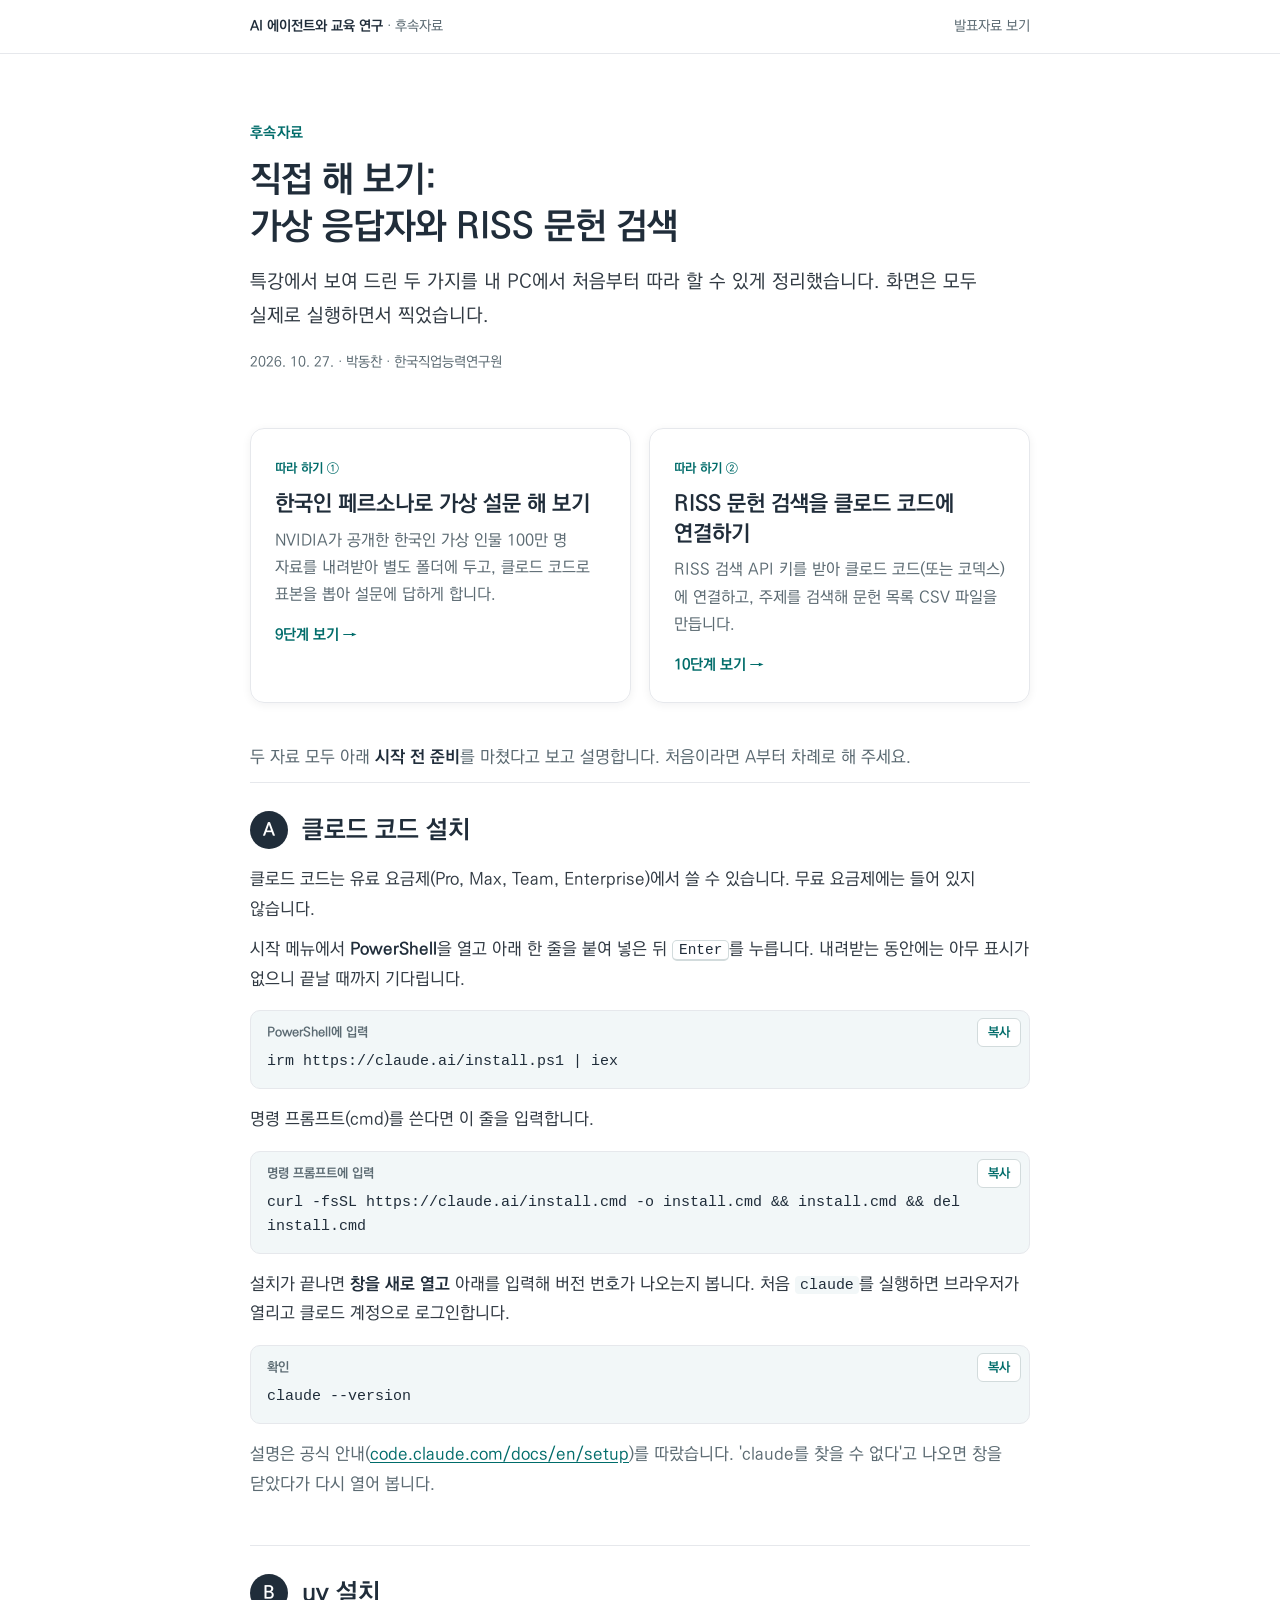
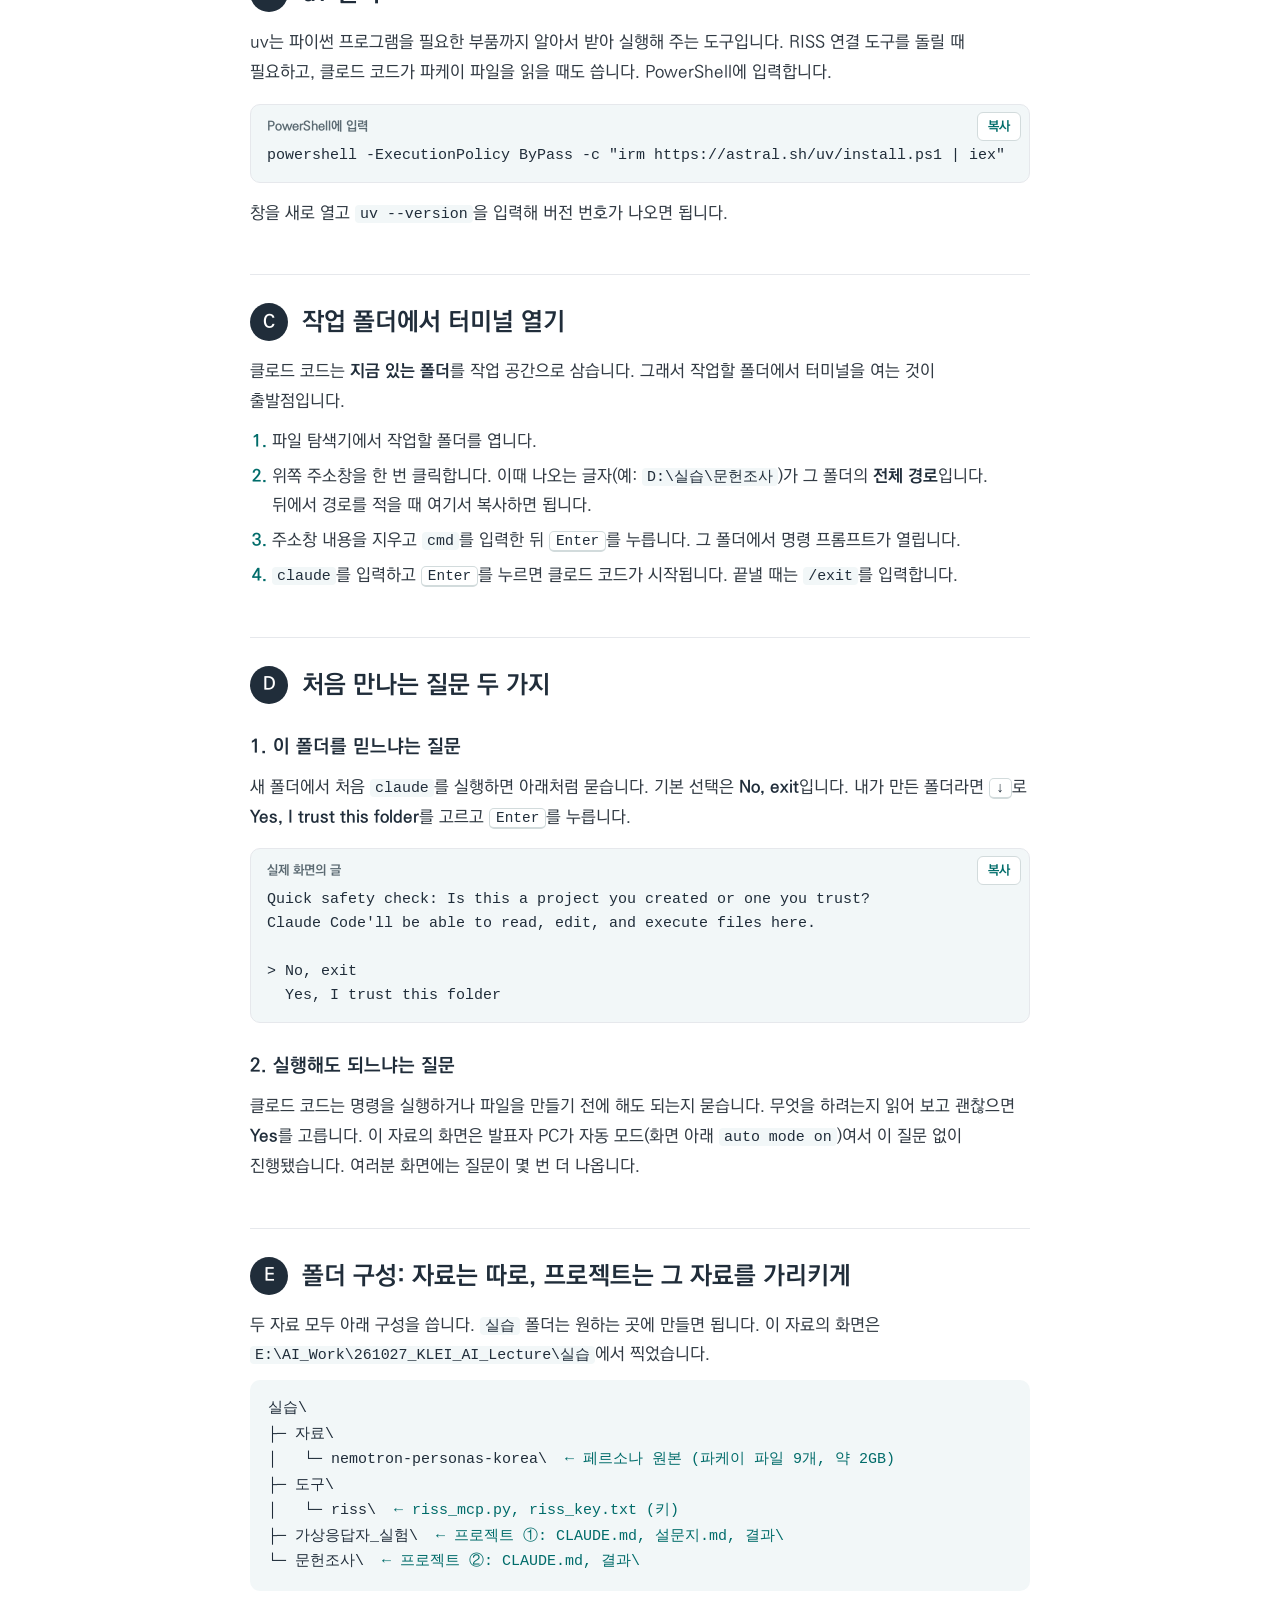
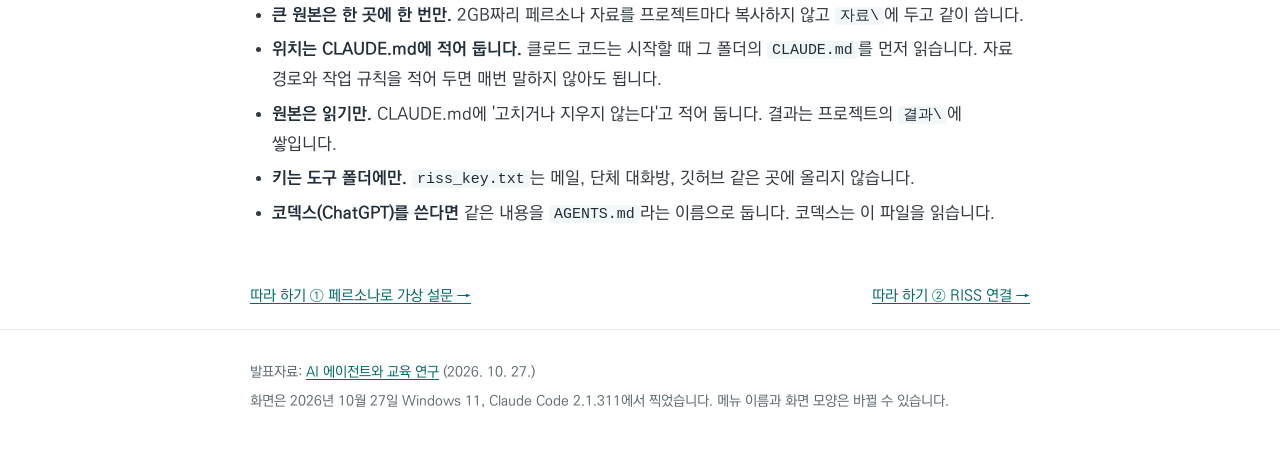
==== followup/index.html @ 61059893 "발표자료 v1.6_updated" ====
<!doctype html>
<html lang="ko">
<head>
<meta charset="utf-8">
<meta name="viewport" content="width=device-width,initial-scale=1">
<meta name="color-scheme" content="light only">
<link rel="icon" href="data:,">
<title>후속자료: 직접 해 보기</title>
<meta name="description" content="AI 에이전트와 교육 연구 특강 후속자료. 한국인 페르소나로 가상 설문 해 보기, RISS 문헌 검색을 클로드 코드에 연결하기.">
<link rel="stylesheet" href="asset/guide.css">
</head>
<body>
<div class="top"><div class="wrap">
  <span class="crumb"><b>AI 에이전트와 교육 연구</b> · 후속자료</span>
  <a href="../">발표자료 보기</a>
</div></div>

<main class="wrap">
<header class="hero">
  <p class="kicker">후속자료</p>
  <h1>직접 해 보기:<br>가상 응답자와 RISS 문헌 검색</h1>
  <p class="lead">특강에서 보여 드린 두 가지를 내 PC에서 처음부터 따라 할 수 있게 정리했습니다. 화면은 모두 실제로 실행하면서 찍었습니다.</p>
  <p class="meta">2026. 10. 27. · 박동찬 · 한국직업능력연구원</p>
</header>

<div class="cards">
  <a class="card" href="persona/">
    <span class="tag">따라 하기 ①</span>
    <h2>한국인 페르소나로 가상 설문 해 보기</h2>
    <p>NVIDIA가 공개한 한국인 가상 인물 100만 명 자료를 내려받아 별도 폴더에 두고, 클로드 코드로 표본을 뽑아 설문에 답하게 합니다.</p>
    <span class="go">9단계 보기 →</span>
  </a>
  <a class="card" href="riss/">
    <span class="tag">따라 하기 ②</span>
    <h2>RISS 문헌 검색을 클로드 코드에 연결하기</h2>
    <p>RISS 검색 API 키를 받아 클로드 코드(또는 코덱스)에 연결하고, 주제를 검색해 문헌 목록 CSV 파일을 만듭니다.</p>
    <span class="go">10단계 보기 →</span>
  </a>
</div>

<p class="muted">두 자료 모두 아래 <strong>시작 전 준비</strong>를 마쳤다고 보고 설명합니다. 처음이라면 A부터 차례로 해 주세요.</p>

<section class="step plain" id="prep-a">
  <h2><span class="n">A</span>클로드 코드 설치</h2>
  <p>클로드 코드는 유료 요금제(Pro, Max, Team, Enterprise)에서 쓸 수 있습니다. 무료 요금제에는 들어 있지 않습니다.</p>
  <p>시작 메뉴에서 <strong>PowerShell</strong>을 열고 아래 한 줄을 붙여 넣은 뒤 <kbd>Enter</kbd>를 누릅니다. 내려받는 동안에는 아무 표시가 없으니 끝날 때까지 기다립니다.</p>
  <div class="box"><span class="lab">PowerShell에 입력</span><pre>irm https://claude.ai/install.ps1 | iex</pre></div>
  <p>명령 프롬프트(cmd)를 쓴다면 이 줄을 입력합니다.</p>
  <div class="box"><span class="lab">명령 프롬프트에 입력</span><pre>curl -fsSL https://claude.ai/install.cmd -o install.cmd &amp;&amp; install.cmd &amp;&amp; del install.cmd</pre></div>
  <p>설치가 끝나면 <strong>창을 새로 열고</strong> 아래를 입력해 버전 번호가 나오는지 봅니다. 처음 <code>claude</code>를 실행하면 브라우저가 열리고 클로드 계정으로 로그인합니다.</p>
  <div class="box"><span class="lab">확인</span><pre>claude --version</pre></div>
  <p class="muted">설명은 공식 안내(<a href="https://code.claude.com/docs/en/setup">code.claude.com/docs/en/setup</a>)를 따랐습니다. 'claude를 찾을 수 없다'고 나오면 창을 닫았다가 다시 열어 봅니다.</p>
</section>

<section class="step plain" id="prep-b">
  <h2><span class="n">B</span>uv 설치</h2>
  <p>uv는 파이썬 프로그램을 필요한 부품까지 알아서 받아 실행해 주는 도구입니다. RISS 연결 도구를 돌릴 때 필요하고, 클로드 코드가 파케이 파일을 읽을 때도 씁니다. PowerShell에 입력합니다.</p>
  <div class="box"><span class="lab">PowerShell에 입력</span><pre>powershell -ExecutionPolicy ByPass -c "irm https://astral.sh/uv/install.ps1 | iex"</pre></div>
  <p>창을 새로 열고 <code>uv --version</code>을 입력해 버전 번호가 나오면 됩니다.</p>
</section>

<section class="step plain" id="prep-c">
  <h2><span class="n">C</span>작업 폴더에서 터미널 열기</h2>
  <p>클로드 코드는 <strong>지금 있는 폴더</strong>를 작업 공간으로 삼습니다. 그래서 작업할 폴더에서 터미널을 여는 것이 출발점입니다.</p>
  <ol class="nums">
    <li>파일 탐색기에서 작업할 폴더를 엽니다.</li>
    <li>위쪽 주소창을 한 번 클릭합니다. 이때 나오는 글자(예: <code>D:\실습\문헌조사</code>)가 그 폴더의 <strong>전체 경로</strong>입니다. 뒤에서 경로를 적을 때 여기서 복사하면 됩니다.</li>
    <li>주소창 내용을 지우고 <code>cmd</code>를 입력한 뒤 <kbd>Enter</kbd>를 누릅니다. 그 폴더에서 명령 프롬프트가 열립니다.</li>
    <li><code>claude</code>를 입력하고 <kbd>Enter</kbd>를 누르면 클로드 코드가 시작됩니다. 끝낼 때는 <code>/exit</code>를 입력합니다.</li>
  </ol>
</section>

<section class="step plain" id="prep-d">
  <h2><span class="n">D</span>처음 만나는 질문 두 가지</h2>
  <h3>1. 이 폴더를 믿느냐는 질문</h3>
  <p>새 폴더에서 처음 <code>claude</code>를 실행하면 아래처럼 묻습니다. 기본 선택은 <strong>No, exit</strong>입니다. 내가 만든 폴더라면 <kbd>↓</kbd>로 <strong>Yes, I trust this folder</strong>를 고르고 <kbd>Enter</kbd>를 누릅니다.</p>
  <div class="box"><span class="lab">실제 화면의 글</span><pre>Quick safety check: Is this a project you created or one you trust?
Claude Code'll be able to read, edit, and execute files here.

&gt; No, exit
  Yes, I trust this folder</pre></div>
  <h3>2. 실행해도 되느냐는 질문</h3>
  <p>클로드 코드는 명령을 실행하거나 파일을 만들기 전에 해도 되는지 묻습니다. 무엇을 하려는지 읽어 보고 괜찮으면 <strong>Yes</strong>를 고릅니다. 이 자료의 화면은 발표자 PC가 자동 모드(화면 아래 <code>auto mode on</code>)여서 이 질문 없이 진행됐습니다. 여러분 화면에는 질문이 몇 번 더 나옵니다.</p>
</section>

<section class="step plain" id="prep-e">
  <h2><span class="n">E</span>폴더 구성: 자료는 따로, 프로젝트는 그 자료를 가리키게</h2>
  <p>두 자료 모두 아래 구성을 씁니다. <code>실습</code> 폴더는 원하는 곳에 만들면 됩니다. 이 자료의 화면은 <code>E:\AI_Work\261027_KLEI_AI_Lecture\실습</code>에서 찍었습니다.</p>
<pre class="tree">실습\
├─ 자료\
│   └─ nemotron-personas-korea\  <i>← 페르소나 원본 (파케이 파일 9개, 약 2GB)</i>
├─ 도구\
│   └─ riss\  <i>← riss_mcp.py, riss_key.txt (키)</i>
├─ 가상응답자_실험\  <i>← 프로젝트 ①: CLAUDE.md, 설문지.md, 결과\</i>
└─ 문헌조사\  <i>← 프로젝트 ②: CLAUDE.md, 결과\</i></pre>
  <ul class="dots">
    <li><strong>큰 원본은 한 곳에 한 번만.</strong> 2GB짜리 페르소나 자료를 프로젝트마다 복사하지 않고 <code>자료\</code>에 두고 같이 씁니다.</li>
    <li><strong>위치는 CLAUDE.md에 적어 둡니다.</strong> 클로드 코드는 시작할 때 그 폴더의 <code>CLAUDE.md</code>를 먼저 읽습니다. 자료 경로와 작업 규칙을 적어 두면 매번 말하지 않아도 됩니다.</li>
    <li><strong>원본은 읽기만.</strong> CLAUDE.md에 '고치거나 지우지 않는다'고 적어 둡니다. 결과는 프로젝트의 <code>결과\</code>에 쌓입니다.</li>
    <li><strong>키는 도구 폴더에만.</strong> <code>riss_key.txt</code>는 메일, 단체 대화방, 깃허브 같은 곳에 올리지 않습니다.</li>
    <li><strong>코덱스(ChatGPT)를 쓴다면</strong> 같은 내용을 <code>AGENTS.md</code>라는 이름으로 둡니다. 코덱스는 이 파일을 읽습니다.</li>
  </ul>
</section>

<div class="next"><a href="persona/">따라 하기 ① 페르소나로 가상 설문 →</a><a href="riss/">따라 하기 ② RISS 연결 →</a></div>
</main>

<footer><div class="wrap">
  <p>발표자료: <a href="../">AI 에이전트와 교육 연구</a> (2026. 10. 27.)</p>
  <p>화면은 2026년 10월 27일 Windows 11, Claude Code 2.1.311에서 찍었습니다. 메뉴 이름과 화면 모양은 바뀔 수 있습니다.</p>
</div></footer>
<script src="asset/guide.js"></script>
</body>
</html>
---- followup/asset/guide.css ----
/* Follow-up guides (2026-10-27). Colours are the deck's palette C (src/base.html); fonts are KoPub Dotum subsets
   made by followup/capture/make_fonts.py from the text of the three pages. */
@import url("fonts/kopub.css");
:root{
  --bg:#FFFFFF;
  --ink:#202D3A;
  --text:#313A43;
  --muted:#5B6A72;
  --mark:#00928F;
  --mark-text:#006C6A;
  --rule:#D2DBDC;
  --panel:#F2F7F8;
  --card-line:#E6E8EC;
  --shadow-1:rgba(17,24,39,.06);
  --shadow-2:rgba(17,24,39,.08);
  --term:#0C0C0C;
  --font:'KoPubGuide','KoPubDotum','KoPub Dotum','Malgun Gothic','Apple SD Gothic Neo',sans-serif;
  --mono:Consolas,'D2Coding','SFMono-Regular',Menlo,monospace;
}
*{box-sizing:border-box;margin:0;padding:0}
html{-webkit-text-size-adjust:100%;text-size-adjust:100%;scroll-behavior:smooth}
body{background:var(--bg);color:var(--text);font-family:var(--font);font-weight:500;font-size:17px;line-height:1.75;
  word-break:keep-all;overflow-wrap:anywhere}
a{color:var(--mark-text);text-underline-offset:3px}
a:hover{color:var(--mark)}
.wrap{max-width:820px;margin:0 auto;padding:0 20px}

/* header */
.top{border-bottom:1px solid var(--card-line)}
.top .wrap{display:flex;justify-content:space-between;align-items:center;gap:12px;padding-top:14px;padding-bottom:14px;font-size:14px;color:var(--muted)}
.top a{color:var(--muted);text-decoration:none}
.top a:hover{color:var(--mark-text)}
.top .crumb b{color:var(--ink);font-weight:700}
header.hero{padding:56px 0 36px}
.kicker{font-size:15px;font-weight:700;color:var(--mark-text);letter-spacing:.02em}
h1{font-size:36px;line-height:1.3;color:var(--ink);font-weight:700;margin:10px 0 16px}
.lead{font-size:19px;color:var(--text)}
.meta{margin-top:18px;font-size:14px;color:var(--muted)}

/* table of contents */
.toc{background:var(--panel);border-radius:12px;padding:22px 26px;margin:8px 0 48px}
.toc h2{font-size:15px;color:var(--muted);font-weight:700;margin-bottom:8px}
.toc ol{list-style:none;counter-reset:t;columns:2;column-gap:28px}
.toc li{counter-increment:t;break-inside:avoid;padding:3px 0;font-size:16px}
.toc li::before{content:counter(t);display:inline-block;min-width:24px;color:var(--mark-text);font-weight:700}
.toc a{color:var(--ink);text-decoration:none}
.toc a:hover{color:var(--mark-text);text-decoration:underline}

/* steps */
section.step{padding:28px 0 36px;border-top:1px solid var(--card-line);scroll-margin-top:16px}
section.step h2{display:flex;align-items:center;gap:14px;font-size:25px;line-height:1.35;color:var(--ink);font-weight:700;margin-bottom:16px}
section.step h2 .n{flex:none;width:38px;height:38px;border-radius:50%;background:var(--mark);color:#fff;font-size:18px;
  display:flex;align-items:center;justify-content:center}
section.plain h2 .n{background:var(--ink)}
h3{font-size:19px;color:var(--ink);font-weight:700;margin:26px 0 8px}
p{margin:10px 0}
ul.dots,ol.nums{margin:10px 0 10px 22px}
ul.dots li,ol.nums li{margin:5px 0}
ol.nums li::marker{color:var(--mark-text);font-weight:700}
strong{color:var(--ink);font-weight:700}
.muted{color:var(--muted)}
kbd{font-family:var(--mono);font-size:.85em;border:1px solid var(--rule);border-bottom-width:2px;border-radius:5px;padding:1px 6px;background:#fff;color:var(--ink)}
code{font-family:var(--mono);font-size:.88em;background:var(--panel);border-radius:4px;padding:1px 5px;color:var(--ink)}

/* boxes: what to type */
.box{position:relative;margin:16px 0;border-radius:10px;border:1px solid var(--card-line);background:var(--panel)}
.box .lab{display:block;font-size:13px;font-weight:700;color:var(--muted);padding:10px 16px 0}
.box pre{font-family:var(--mono);font-size:15px;line-height:1.6;color:var(--ink);padding:6px 16px 14px;white-space:pre-wrap;overflow-wrap:anywhere}
.box.prompt{background:#fff;border:1.5px solid var(--mark)}
.box.prompt .lab{color:var(--mark-text)}
.box.prompt pre{font-family:var(--font);font-size:17px;font-weight:500}
.box.prompt pre::before{content:"> ";color:var(--mark);font-weight:700}
.box.file .lab{color:var(--ink)}
.copy{position:absolute;top:7px;right:8px;font:inherit;font-size:13px;font-weight:700;color:var(--mark-text);background:#fff;
  border:1px solid var(--rule);border-radius:6px;padding:2px 10px;cursor:pointer}
.copy:hover{border-color:var(--mark)}
.copy.done{color:#fff;background:var(--mark);border-color:var(--mark)}

/* callouts */
.note{margin:18px 0;padding:14px 18px;border-left:4px solid var(--mark);background:var(--panel);border-radius:0 10px 10px 0}
.note.warn{border-left-color:var(--ink)}
.note b.t{display:block;color:var(--ink);font-weight:700;margin-bottom:2px}
.note p{margin:4px 0}

/* figures */
figure{margin:20px 0 24px}
figure img{display:block;width:100%;height:auto;border-radius:10px;border:1px solid var(--card-line);box-shadow:0 2px 10px var(--shadow-2);background:var(--term)}
figure.web img{background:#fff}
figure a.zoom{display:block;cursor:zoom-in}
figcaption{font-size:14.5px;color:var(--muted);margin-top:9px;line-height:1.6}
figcaption b{color:var(--ink)}

/* tables */
.tbl{overflow-x:auto;margin:16px 0;border:1px solid var(--card-line);border-radius:10px}
table{border-collapse:collapse;width:100%;font-size:15px;line-height:1.55}
th,td{text-align:left;vertical-align:top;padding:9px 12px;border-bottom:1px solid var(--card-line)}
th{background:var(--panel);color:var(--ink);font-weight:700;white-space:nowrap}
tr:last-child td{border-bottom:0}
td.c,th.c{text-align:center;white-space:nowrap}
td.num{text-align:right;white-space:nowrap;font-variant-numeric:tabular-nums}
td.nw{white-space:nowrap}
.tbl.wide table{min-width:720px}

/* folder tree */
pre.tree{font-family:var(--mono);font-size:15px;line-height:1.7;background:var(--panel);border-radius:10px;padding:16px 18px;color:var(--ink);overflow-x:auto;white-space:pre}
pre.tree i{font-style:normal;color:var(--mark-text)}

/* cards on the hub page */
.cards{display:grid;grid-template-columns:1fr 1fr;gap:18px;margin:8px 0 40px}
.card{display:block;text-decoration:none;color:var(--text);border:1px solid var(--card-line);border-radius:14px;padding:24px 24px 22px;
  box-shadow:0 2px 10px var(--shadow-1);transition:border-color .15s,box-shadow .15s}
.card:hover{border-color:var(--mark);box-shadow:0 4px 16px var(--shadow-2);color:var(--text)}
.card .tag{font-size:13px;font-weight:700;color:var(--mark-text)}
.card h2{font-size:22px;line-height:1.35;color:var(--ink);margin:6px 0 8px}
.card p{font-size:15.5px;margin:0;color:var(--muted)}
.card .go{display:inline-block;margin-top:14px;font-size:15px;font-weight:700;color:var(--mark-text)}

footer{border-top:1px solid var(--card-line);margin-top:20px;padding:26px 0 48px;font-size:14px;color:var(--muted)}
footer p{margin:4px 0}
.next{display:flex;justify-content:space-between;gap:12px;flex-wrap:wrap;margin:8px 0 18px;font-size:15px}

@media (max-width:640px){
  body{font-size:16px}
  .wrap{padding:0 16px}
  header.hero{padding:36px 0 26px}
  h1{font-size:28px}
  .lead{font-size:17px}
  .toc{padding:18px 18px}
  .toc ol{columns:1}
  section.step h2{font-size:21px;gap:10px}
  section.step h2 .n{width:32px;height:32px;font-size:16px}
  .cards{grid-template-columns:1fr}
  .box pre{font-size:14px}
  .box.prompt pre{font-size:16px}
  pre.tree{font-size:13px}
}
@media print{
  .copy,.top{display:none}
  section.step{break-inside:auto}
  figure,.box,.note,.tbl{break-inside:avoid}
  a{color:var(--text)}
}
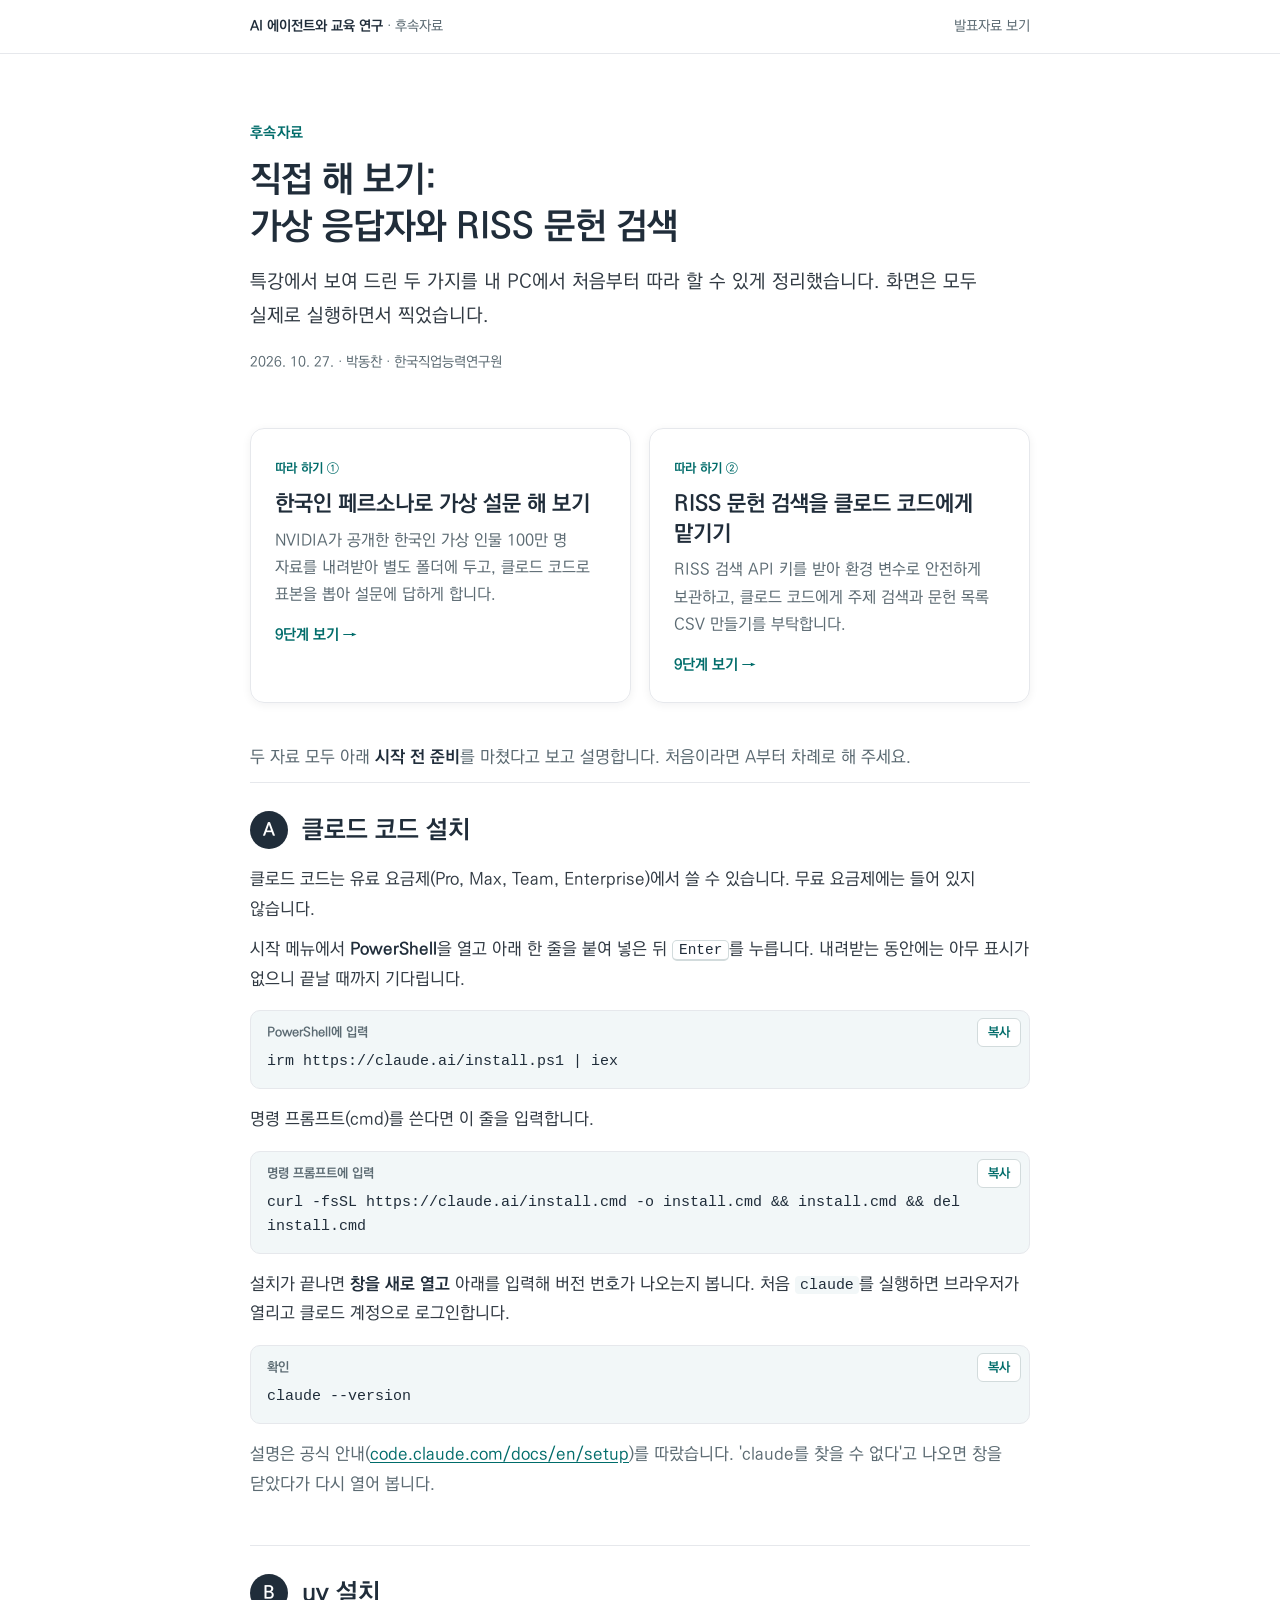
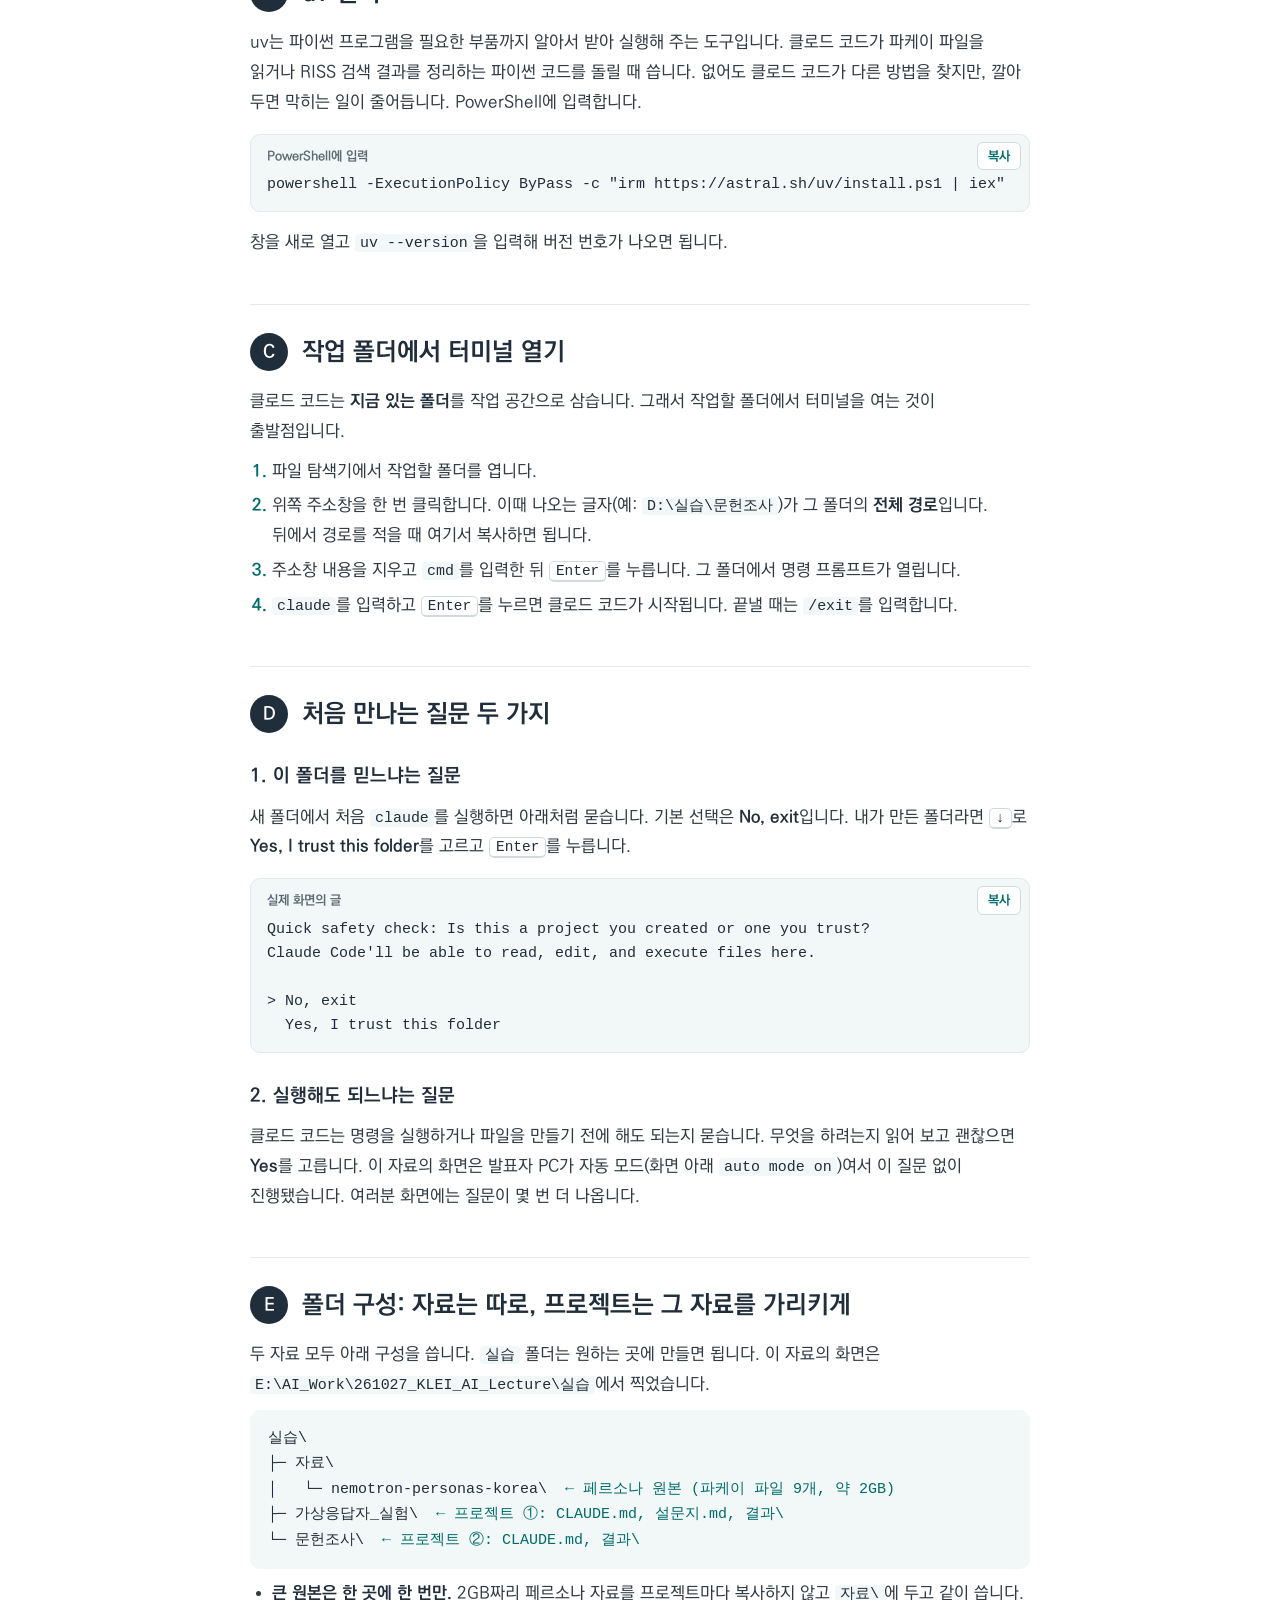
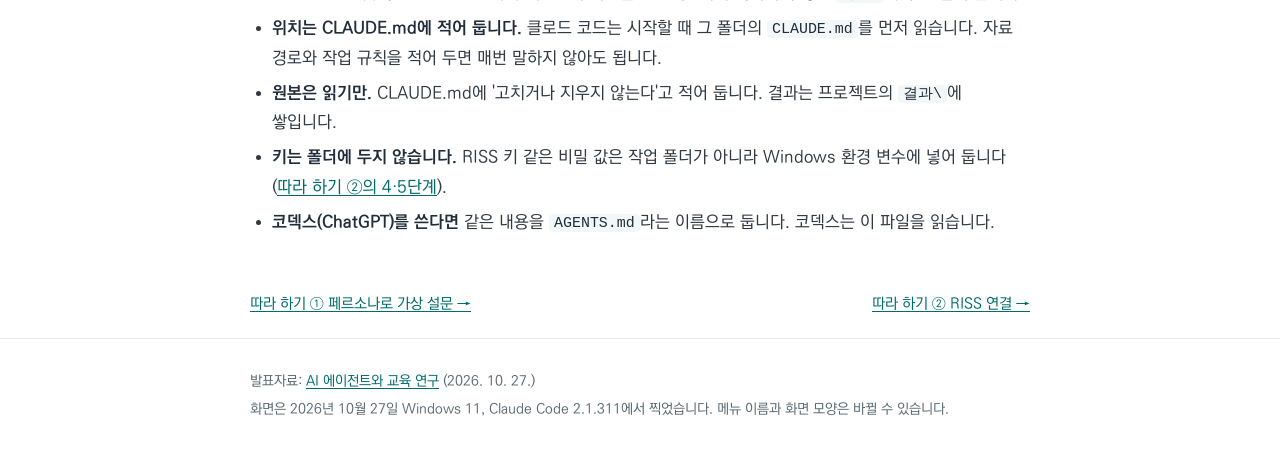
==== commit fc3e1479: "발표자료 v1.6_updated" ====
--- a/followup/index.html
+++ b/followup/index.html
@@ -32,9 +32,9 @@
   </a>
   <a class="card" href="riss/">
     <span class="tag">따라 하기 ②</span>
-    <h2>RISS 문헌 검색을 클로드 코드에 연결하기</h2>
-    <p>RISS 검색 API 키를 받아 클로드 코드(또는 코덱스)에 연결하고, 주제를 검색해 문헌 목록 CSV 파일을 만듭니다.</p>
-    <span class="go">10단계 보기 →</span>
+    <h2>RISS 문헌 검색을 클로드 코드에게 맡기기</h2>
+    <p>RISS 검색 API 키를 받아 환경 변수로 안전하게 보관하고, 클로드 코드에게 주제 검색과 문헌 목록 CSV 만들기를 부탁합니다.</p>
+    <span class="go">9단계 보기 →</span>
   </a>
 </div>
 
@@ -54,7 +54,7 @@
 
 <section class="step plain" id="prep-b">
   <h2><span class="n">B</span>uv 설치</h2>
-  <p>uv는 파이썬 프로그램을 필요한 부품까지 알아서 받아 실행해 주는 도구입니다. RISS 연결 도구를 돌릴 때 필요하고, 클로드 코드가 파케이 파일을 읽을 때도 씁니다. PowerShell에 입력합니다.</p>
+  <p>uv는 파이썬 프로그램을 필요한 부품까지 알아서 받아 실행해 주는 도구입니다. 클로드 코드가 파케이 파일을 읽거나 RISS 검색 결과를 정리하는 파이썬 코드를 돌릴 때 씁니다. 없어도 클로드 코드가 다른 방법을 찾지만, 깔아 두면 막히는 일이 줄어듭니다. PowerShell에 입력합니다.</p>
   <div class="box"><span class="lab">PowerShell에 입력</span><pre>powershell -ExecutionPolicy ByPass -c "irm https://astral.sh/uv/install.ps1 | iex"</pre></div>
   <p>창을 새로 열고 <code>uv --version</code>을 입력해 버전 번호가 나오면 됩니다.</p>
 </section>
@@ -89,15 +89,13 @@
 <pre class="tree">실습\
 ├─ 자료\
 │   └─ nemotron-personas-korea\  <i>← 페르소나 원본 (파케이 파일 9개, 약 2GB)</i>
-├─ 도구\
-│   └─ riss\  <i>← riss_mcp.py, riss_key.txt (키)</i>
 ├─ 가상응답자_실험\  <i>← 프로젝트 ①: CLAUDE.md, 설문지.md, 결과\</i>
 └─ 문헌조사\  <i>← 프로젝트 ②: CLAUDE.md, 결과\</i></pre>
   <ul class="dots">
     <li><strong>큰 원본은 한 곳에 한 번만.</strong> 2GB짜리 페르소나 자료를 프로젝트마다 복사하지 않고 <code>자료\</code>에 두고 같이 씁니다.</li>
     <li><strong>위치는 CLAUDE.md에 적어 둡니다.</strong> 클로드 코드는 시작할 때 그 폴더의 <code>CLAUDE.md</code>를 먼저 읽습니다. 자료 경로와 작업 규칙을 적어 두면 매번 말하지 않아도 됩니다.</li>
     <li><strong>원본은 읽기만.</strong> CLAUDE.md에 '고치거나 지우지 않는다'고 적어 둡니다. 결과는 프로젝트의 <code>결과\</code>에 쌓입니다.</li>
-    <li><strong>키는 도구 폴더에만.</strong> <code>riss_key.txt</code>는 메일, 단체 대화방, 깃허브 같은 곳에 올리지 않습니다.</li>
+    <li><strong>키는 폴더에 두지 않습니다.</strong> RISS 키 같은 비밀 값은 작업 폴더가 아니라 Windows 환경 변수에 넣어 둡니다(<a href="riss/#s4">따라 하기 ②의 4·5단계</a>).</li>
     <li><strong>코덱스(ChatGPT)를 쓴다면</strong> 같은 내용을 <code>AGENTS.md</code>라는 이름으로 둡니다. 코덱스는 이 파일을 읽습니다.</li>
   </ul>
 </section>
